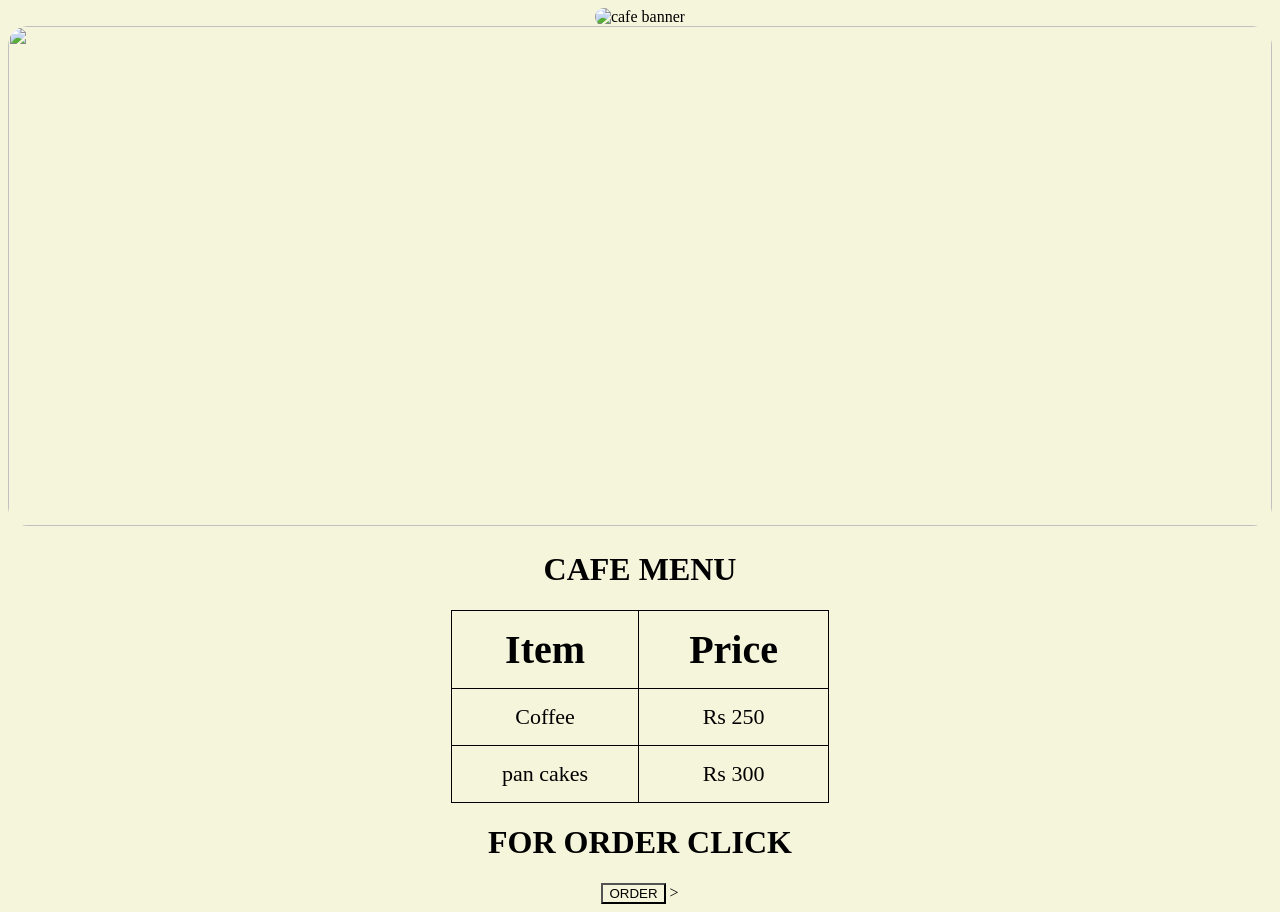
==== index.html @ dff3297a "main branch" ====
<!DOCTYPE html>
<html lang="en">
<head>
    <meta charset="UTF-8">
    <meta name="viewport" content="width=device-width, initial-scale=1.0">
    <title>cafe de chao</title>
    <link rel="stylesheet" href="style.css">
</head>

    <header>
        <img src="images/cafe-banner.png" alt="cafe banner" width="100%" height="300">   
     </header>
     
     <body>
        <script src="first.js"></script>
         <img src="images/cozy-cafe-de-chao-at-dusk.png" width="100%" height="500px">
     <h1> CAFE MENU</h1>
     <table class="center" >
        <tr>
            <th>Item</th>
            <th>Price</th>
        </tr>
        <tr> 
            <td> Coffee</td>
            <td> Rs 250</td>
        </tr>
       <tr> <td> pan cakes</td>
        <td> Rs 300</td></tr>
        </table>
        <h1> FOR ORDER CLICK</h1>
        <button onclick="ORDER()">ORDER</button>
  >


     </table>
    

</body>
</html>
---- style.css ----
* {
    background-color: beige;
    text-align: center;
table-layout: auto;
}
.center{
  
  margin-left: auto;
  margin-right: auto;

}
.center {
    background-color: #FFE3C4;
    font-family: 'Times New Roman', serif;
}

th {
    text-align: center;
    font-size: 40px;
    font-weight: bold;
    margin-bottom: 30px;
    color: black;
}

.center {
    margin: auto;
    border-collapse: collapse;
    background-color: #8BD5D2;
    font-size: 22px;
    text-align: center;
    border: radius 20px;
}

th, td {
    border: 1px solid black;
    padding: 15px 50px;
}

th {
    font-weight: bold;
}
img {
    border-radius: 20px;
}
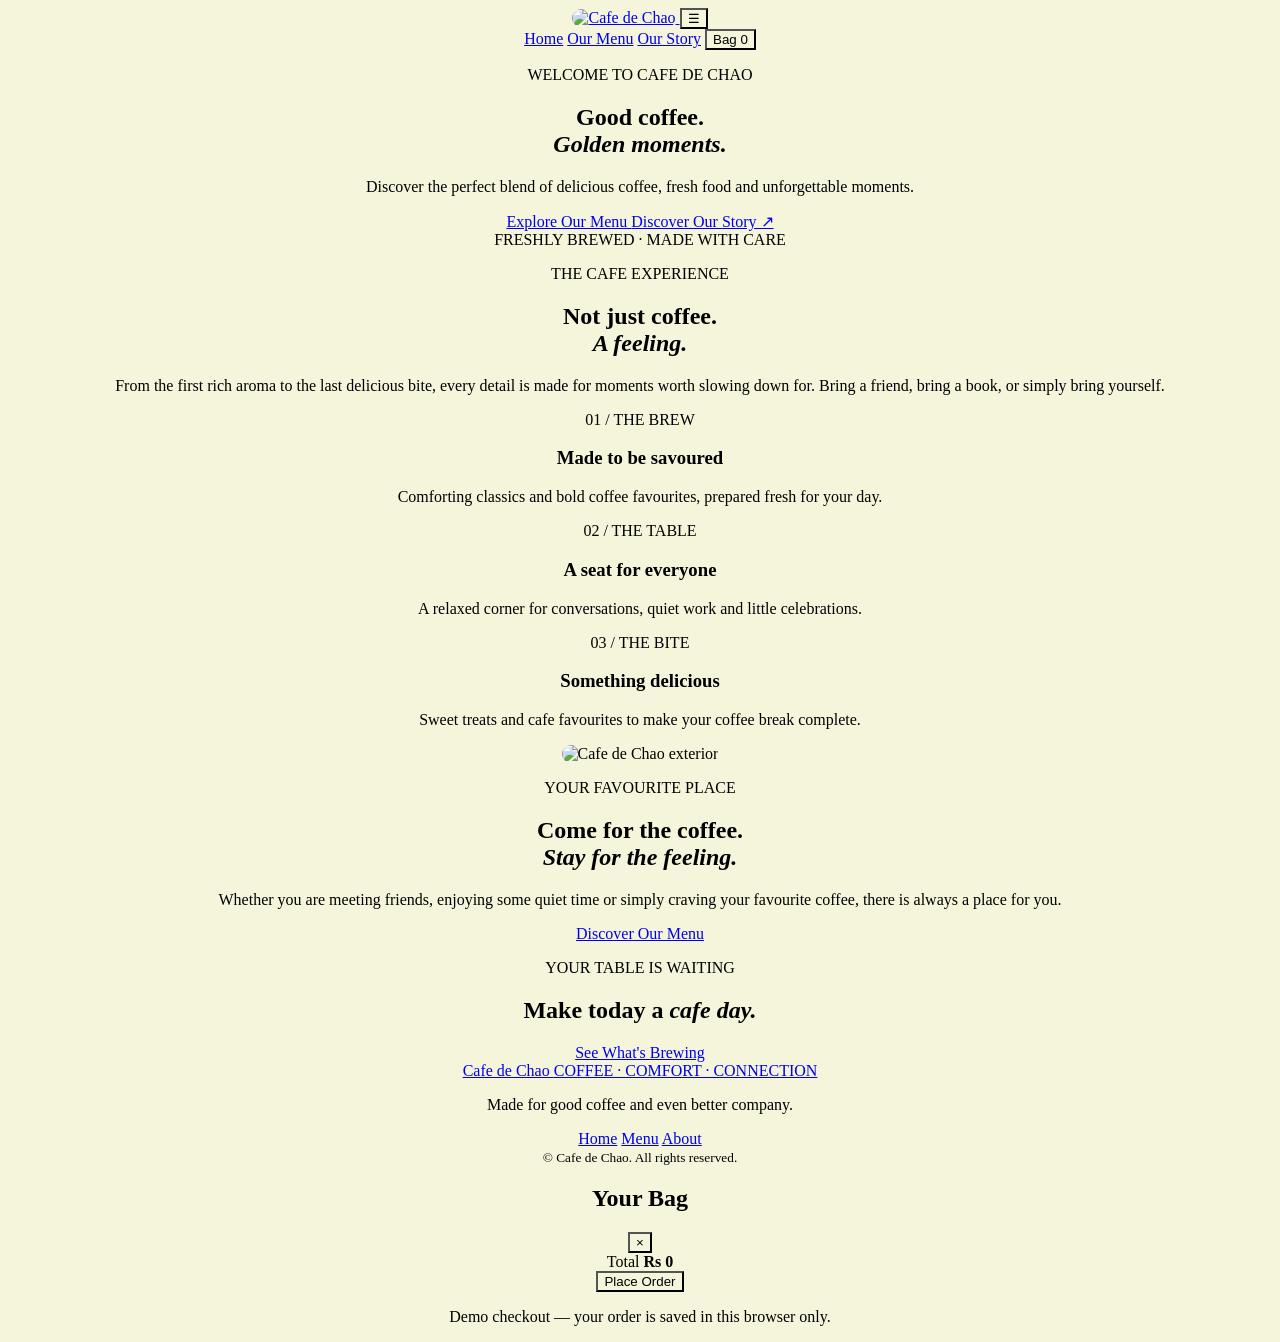
==== commit 30bdf074: "Update index.html" ====
--- a/index.html
+++ b/index.html
@@ -1,39 +1,263 @@
 <!DOCTYPE html>
 <html lang="en">
+
 <head>
     <meta charset="UTF-8">
     <meta name="viewport" content="width=device-width, initial-scale=1.0">
-    <title>cafe de chao</title>
+
+    <meta name="description"
+        content="Welcome to Cafe de Chao. Discover delicious coffee, fresh food and a comfortable cafe experience.">
+
+    <title>Home | Cafe de Chao</title>
+
+    <link rel="preconnect" href="https://fonts.googleapis.com">
+    <link rel="preconnect" href="https://fonts.gstatic.com" crossorigin>
+
+    <link href="https://fonts.googleapis.com/css2?family=DM+Sans:wght@400;500;600;700&family=Playfair+Display:wght@500;600;700&display=swap"
+        rel="stylesheet">
+
     <link rel="stylesheet" href="style.css">
 </head>
 
-    <header>
-        <img src="images/cafe-banner.png" alt="cafe banner" width="100%" height="300">   
-     </header>
-     
-     <body>
-        <script src="first.js"></script>
-         <img src="images/cozy-cafe-de-chao-at-dusk.png" width="100%" height="500px">
-     <h1> CAFE MENU</h1>
-     <table class="center" >
-        <tr>
-            <th>Item</th>
-            <th>Price</th>
-        </tr>
-        <tr> 
-            <td> Coffee</td>
-            <td> Rs 250</td>
-        </tr>
-       <tr> <td> pan cakes</td>
-        <td> Rs 300</td></tr>
-        </table>
-        <h1> FOR ORDER CLICK</h1>
-        <button onclick="ORDER()">ORDER</button>
-  >
-
-
-     </table>
-    
+<body>
+
+    <!-- HEADER -->
+    <header class="site-header">
+
+        <a class="brand" href="index.html">
+            <img src="images/cafe-banner.png" alt="Cafe de Chao">
+        </a>
+
+        <button class="nav-toggle" aria-label="Toggle navigation" aria-expanded="false">
+            ☰
+        </button>
+
+        <nav class="nav">
+            <a class="active" href="index.html">Home</a>
+            <a href="menu.html">Our Menu</a>
+            <a href="about.html">Our Story</a>
+
+            <button class="cart-open" type="button">
+                Bag <span class="cart-count">0</span>
+            </button>
+        </nav>
+
+    </header>
+
+
+    <!-- HERO SECTION -->
+    <main>
+
+        <section class="hero">
+
+            <div class="hero-content">
+
+                <p class="eyebrow">WELCOME TO CAFE DE CHAO</p>
+
+                <h1>
+                    Good coffee.<br>
+                    <em>Golden moments.</em>
+                </h1>
+
+                <p>
+                    Discover the perfect blend of delicious coffee,
+                    fresh food and unforgettable moments.
+                </p>
+
+                <div class="hero-actions">
+
+                    <a href="menu.html" class="btn btn-gold">
+                        Explore Our Menu
+                    </a>
+
+                    <a href="about.html" class="text-link">
+                        Discover Our Story ↗
+                    </a>
+
+                </div>
+
+            </div>
+
+            <span class="hero-note">
+                FRESHLY BREWED · MADE WITH CARE
+            </span>
+
+        </section>
+
+
+        <!-- INTRODUCTION -->
+        <section class="intro section-wrap">
+
+            <div>
+                <p class="eyebrow">THE CAFE EXPERIENCE</p>
+
+                <h2>
+                    Not just coffee.<br>
+                    <em>A feeling.</em>
+                </h2>
+            </div>
+
+            <p class="intro-copy">
+                From the first rich aroma to the last delicious bite,
+                every detail is made for moments worth slowing down for.
+                Bring a friend, bring a book, or simply bring yourself.
+            </p>
+
+        </section>
+
+
+        <!-- FEATURES -->
+        <section class="feature-grid section-wrap">
+
+            <article class="feature-card">
+
+                <span>01 / THE BREW</span>
+
+                <h3>Made to be savoured</h3>
+
+                <p>
+                    Comforting classics and bold coffee favourites,
+                    prepared fresh for your day.
+                </p>
+
+            </article>
+
+
+            <article class="feature-card">
+
+                <span>02 / THE TABLE</span>
+
+                <h3>A seat for everyone</h3>
+
+                <p>
+                    A relaxed corner for conversations,
+                    quiet work and little celebrations.
+                </p>
+
+            </article>
+
+
+            <article class="feature-card">
+
+                <span>03 / THE BITE</span>
+
+                <h3>Something delicious</h3>
+
+                <p>
+                    Sweet treats and cafe favourites
+                    to make your coffee break complete.
+                </p>
+
+            </article>
+
+        </section>
+
+
+        <!-- IMAGE SECTION -->
+        <section class="experience-section section-wrap">
+
+            <div class="experience-image">
+
+                <img src="images/cozy-cafe-de-chao-at-dusk.png"
+                    alt="Cafe de Chao exterior">
+
+            </div>
+
+            <div class="experience-content">
+
+                <p class="eyebrow">YOUR FAVOURITE PLACE</p>
+
+                <h2>
+                    Come for the coffee.<br>
+                    <em>Stay for the feeling.</em>
+                </h2>
+
+                <p>
+                    Whether you are meeting friends, enjoying some quiet
+                    time or simply craving your favourite coffee,
+                    there is always a place for you.
+                </p>
+
+                <a href="menu.html" class="btn btn-gold">
+                    Discover Our Menu
+                </a>
+
+            </div>
+
+        </section>
+
+
+        <!-- CALL TO ACTION -->
+        <section class="home-cta">
+
+            <p class="eyebrow">YOUR TABLE IS WAITING</p>
+
+            <h2>
+                Make today a <em>cafe day.</em>
+            </h2>
+
+            <a href="menu.html" class="btn btn-outline">
+                See What's Brewing
+            </a>
+
+        </section>
+
+    </main>
+
+
+    <!-- FOOTER -->
+    <footer class="footer">
+
+        <a class="footer-brand" href="index.html">
+            Cafe de Chao
+            <span>COFFEE · COMFORT · CONNECTION</span>
+        </a>
+
+        <p>Made for good coffee and even better company.</p>
+
+        <div class="footer-links">
+            <a href="index.html">Home</a>
+            <a href="menu.html">Menu</a>
+            <a href="about.html">About</a>
+        </div>
+
+        <small>
+            © <span id="year"></span> Cafe de Chao. All rights reserved.
+        </small>
+
+    </footer>
+
+
+    <!-- SHOPPING CART -->
+    <div class="cart-backdrop"></div>
+
+    <aside class="cart-panel" aria-label="Shopping bag" aria-hidden="true">
+
+        <div class="cart-head">
+            <h2>Your Bag</h2>
+            <button class="cart-close" aria-label="Close bag">×</button>
+        </div>
+
+        <div class="cart-items"></div>
+
+        <div class="cart-total">
+            <span>Total</span>
+            <strong>Rs <span id="cart-total">0</span></strong>
+        </div>
+
+        <button class="btn btn-gold checkout-btn">
+            Place Order
+        </button>
+
+        <p class="cart-hint">
+            Demo checkout — your order is saved in this browser only.
+        </p>
+
+    </aside>
+
+
+    <!-- JAVASCRIPT -->
+    <script src="first.js"></script>
 
 </body>
 </html>
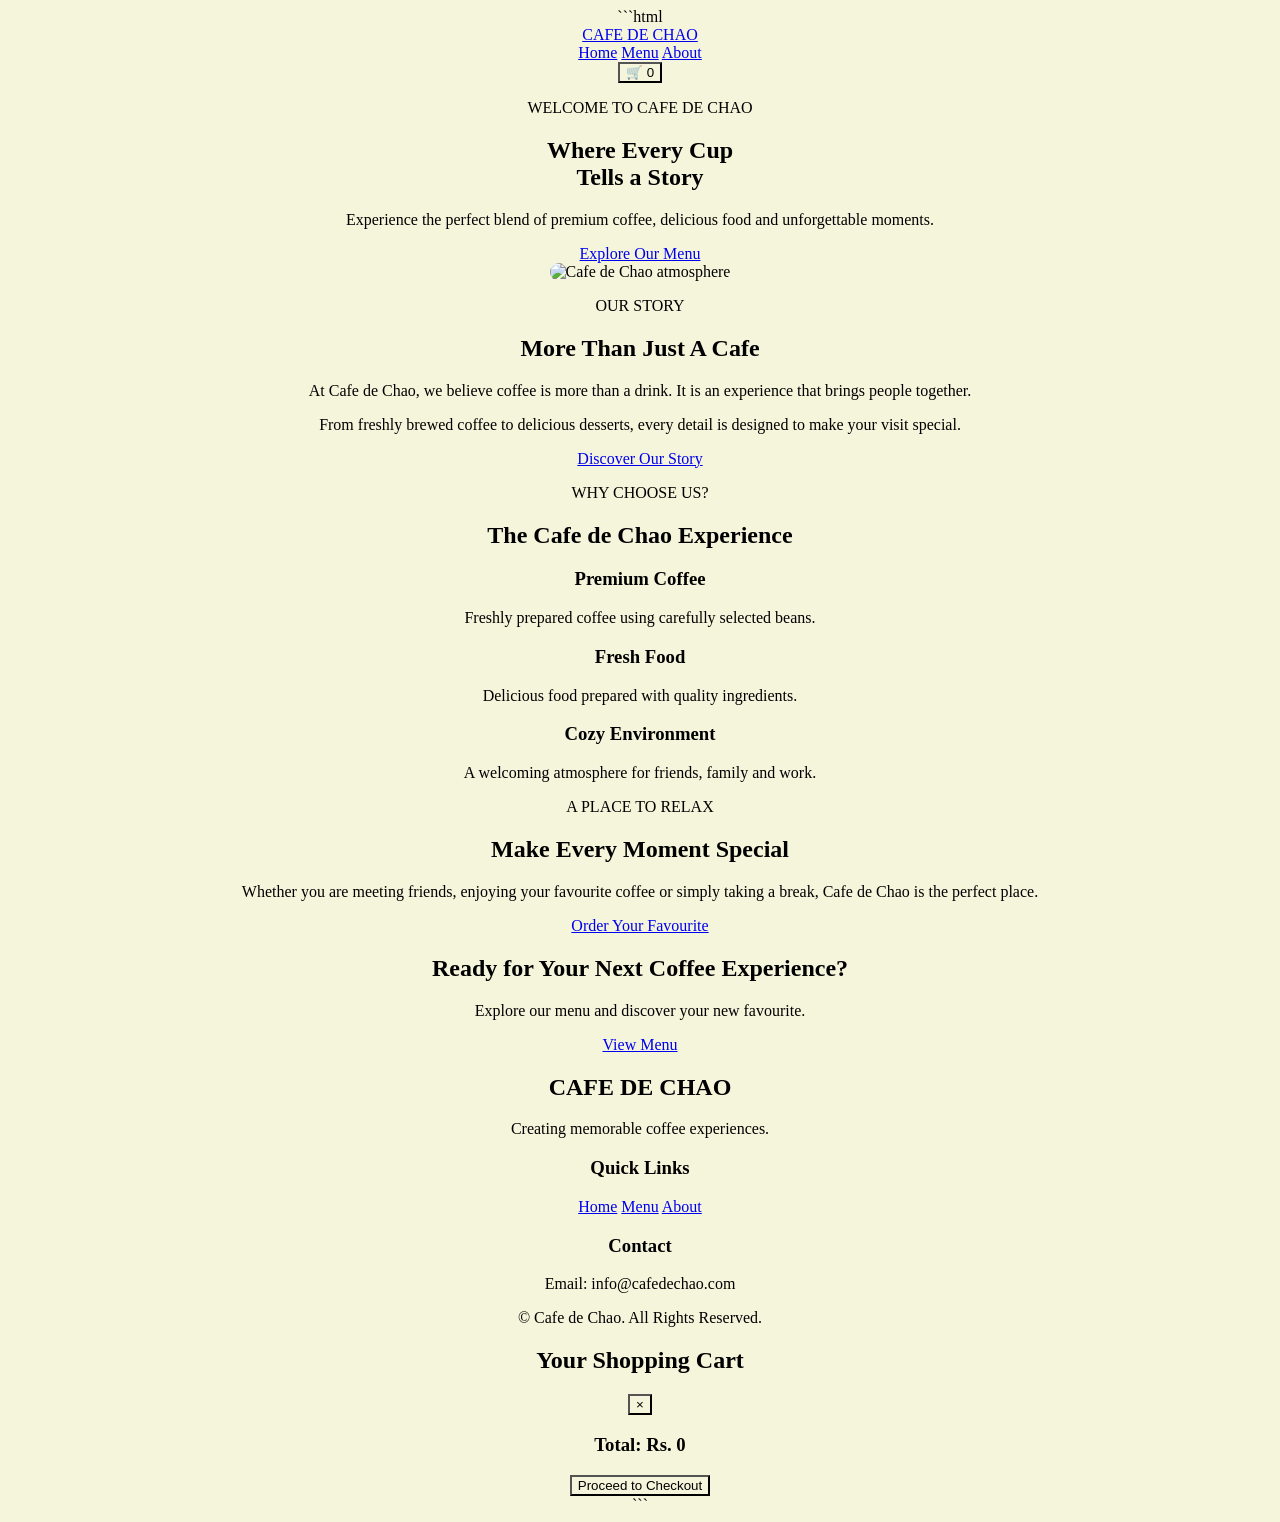
==== commit 3c05247e: "hg" ====
--- a/index.html
+++ b/index.html
@@ -1,3 +1,4 @@
+```html
 <!DOCTYPE html>
 <html lang="en">
 
@@ -5,225 +6,185 @@
     <meta charset="UTF-8">
     <meta name="viewport" content="width=device-width, initial-scale=1.0">
 
-    <meta name="description"
-        content="Welcome to Cafe de Chao. Discover delicious coffee, fresh food and a comfortable cafe experience.">
-
-    <title>Home | Cafe de Chao</title>
+    <title>Cafe de Chao | Premium Coffee Experience</title>
+
+    <!-- CONNECTED CSS FILE -->
+    <link rel="stylesheet" href="style.css">
 
     <link rel="preconnect" href="https://fonts.googleapis.com">
     <link rel="preconnect" href="https://fonts.gstatic.com" crossorigin>
-
-    <link href="https://fonts.googleapis.com/css2?family=DM+Sans:wght@400;500;600;700&family=Playfair+Display:wght@500;600;700&display=swap"
-        rel="stylesheet">
-
-    <link rel="stylesheet" href="style.css">
+    <link href="https://fonts.googleapis.com/css2?family=Playfair+Display:wght@400;500;600;700&family=Poppins:wght@300;400;500;600&display=swap" rel="stylesheet">
 </head>
 
 <body>
 
     <!-- HEADER -->
-    <header class="site-header">
-
-        <a class="brand" href="index.html">
-            <img src="images/cafe-banner.png" alt="Cafe de Chao">
-        </a>
-
-        <button class="nav-toggle" aria-label="Toggle navigation" aria-expanded="false">
-            ☰
-        </button>
-
-        <nav class="nav">
-            <a class="active" href="index.html">Home</a>
-            <a href="menu.html">Our Menu</a>
-            <a href="about.html">Our Story</a>
-
-            <button class="cart-open" type="button">
-                Bag <span class="cart-count">0</span>
+    <header class="header">
+        <div class="container nav-container">
+
+            <a href="index.html" class="logo">
+                CAFE <span>DE CHAO</span>
+            </a>
+
+            <nav class="navbar">
+                <a href="index.html">Home</a>
+                <a href="menu.html">Menu</a>
+                <a href="about.html">About</a>
+            </nav>
+
+            <button class="cart-open" aria-label="Open shopping cart">
+                🛒 <span class="cart-count">0</span>
             </button>
-        </nav>
-
+
+        </div>
     </header>
 
 
     <!-- HERO SECTION -->
-    <main>
-
-        <section class="hero">
-
-            <div class="hero-content">
-
-                <p class="eyebrow">WELCOME TO CAFE DE CHAO</p>
-
-                <h1>
-                    Good coffee.<br>
-                    <em>Golden moments.</em>
-                </h1>
-
-                <p>
-                    Discover the perfect blend of delicious coffee,
-                    fresh food and unforgettable moments.
-                </p>
-
-                <div class="hero-actions">
-
-                    <a href="menu.html" class="btn btn-gold">
-                        Explore Our Menu
-                    </a>
-
-                    <a href="about.html" class="text-link">
-                        Discover Our Story ↗
-                    </a>
-
+    <section class="hero">
+
+        <div class="hero-content">
+            <p class="hero-subtitle">WELCOME TO CAFE DE CHAO</p>
+
+            <h1>Where Every Cup<br> Tells a Story</h1>
+
+            <p>
+                Experience the perfect blend of premium coffee,
+                delicious food and unforgettable moments.
+            </p>
+
+            <a href="menu.html" class="btn">Explore Our Menu</a>
+        </div>
+
+    </section>
+
+
+    <!-- INTRODUCTION -->
+    <section class="intro-section container">
+
+        <div class="intro-image">
+            <img src="images/cozy-cafe-de-chao-at-dusk.png"
+                 alt="Cafe de Chao atmosphere">
+        </div>
+
+        <div class="intro-content">
+            <p class="section-subtitle">OUR STORY</p>
+
+            <h2>More Than Just A Cafe</h2>
+
+            <p>
+                At Cafe de Chao, we believe coffee is more than
+                a drink. It is an experience that brings people
+                together.
+            </p>
+
+            <p>
+                From freshly brewed coffee to delicious desserts,
+                every detail is designed to make your visit special.
+            </p>
+
+            <a href="about.html" class="btn">Discover Our Story</a>
+        </div>
+
+    </section>
+
+
+    <!-- FEATURES -->
+    <section class="features-section">
+
+        <div class="container">
+
+            <div class="section-heading">
+                <p class="section-subtitle">WHY CHOOSE US?</p>
+                <h2>The Cafe de Chao Experience</h2>
+            </div>
+
+            <div class="features-grid">
+
+                <div class="feature-card">
+                    <h3>Premium Coffee</h3>
+                    <p>Freshly prepared coffee using carefully selected beans.</p>
                 </div>
 
-            </div>
-
-            <span class="hero-note">
-                FRESHLY BREWED · MADE WITH CARE
-            </span>
-
-        </section>
-
-
-        <!-- INTRODUCTION -->
-        <section class="intro section-wrap">
-
-            <div>
-                <p class="eyebrow">THE CAFE EXPERIENCE</p>
-
-                <h2>
-                    Not just coffee.<br>
-                    <em>A feeling.</em>
-                </h2>
-            </div>
-
-            <p class="intro-copy">
-                From the first rich aroma to the last delicious bite,
-                every detail is made for moments worth slowing down for.
-                Bring a friend, bring a book, or simply bring yourself.
-            </p>
-
-        </section>
-
-
-        <!-- FEATURES -->
-        <section class="feature-grid section-wrap">
-
-            <article class="feature-card">
-
-                <span>01 / THE BREW</span>
-
-                <h3>Made to be savoured</h3>
-
-                <p>
-                    Comforting classics and bold coffee favourites,
-                    prepared fresh for your day.
-                </p>
-
-            </article>
-
-
-            <article class="feature-card">
-
-                <span>02 / THE TABLE</span>
-
-                <h3>A seat for everyone</h3>
-
-                <p>
-                    A relaxed corner for conversations,
-                    quiet work and little celebrations.
-                </p>
-
-            </article>
-
-
-            <article class="feature-card">
-
-                <span>03 / THE BITE</span>
-
-                <h3>Something delicious</h3>
-
-                <p>
-                    Sweet treats and cafe favourites
-                    to make your coffee break complete.
-                </p>
-
-            </article>
-
-        </section>
-
-
-        <!-- IMAGE SECTION -->
-        <section class="experience-section section-wrap">
-
-            <div class="experience-image">
-
-                <img src="images/cozy-cafe-de-chao-at-dusk.png"
-                    alt="Cafe de Chao exterior">
-
-            </div>
-
-            <div class="experience-content">
-
-                <p class="eyebrow">YOUR FAVOURITE PLACE</p>
-
-                <h2>
-                    Come for the coffee.<br>
-                    <em>Stay for the feeling.</em>
-                </h2>
-
-                <p>
-                    Whether you are meeting friends, enjoying some quiet
-                    time or simply craving your favourite coffee,
-                    there is always a place for you.
-                </p>
-
-                <a href="menu.html" class="btn btn-gold">
-                    Discover Our Menu
-                </a>
-
-            </div>
-
-        </section>
-
-
-        <!-- CALL TO ACTION -->
-        <section class="home-cta">
-
-            <p class="eyebrow">YOUR TABLE IS WAITING</p>
-
-            <h2>
-                Make today a <em>cafe day.</em>
-            </h2>
-
-            <a href="menu.html" class="btn btn-outline">
-                See What's Brewing
-            </a>
-
-        </section>
-
-    </main>
+                <div class="feature-card">
+                    <h3>Fresh Food</h3>
+                    <p>Delicious food prepared with quality ingredients.</p>
+                </div>
+
+                <div class="feature-card">
+                    <h3>Cozy Environment</h3>
+                    <p>A welcoming atmosphere for friends, family and work.</p>
+                </div>
+
+            </div>
+
+        </div>
+
+    </section>
+
+
+    <!-- EXPERIENCE SECTION -->
+    <section class="experience-section">
+
+        <div class="experience-content container">
+
+            <p class="section-subtitle">A PLACE TO RELAX</p>
+
+            <h2>Make Every Moment Special</h2>
+
+            <p>
+                Whether you are meeting friends, enjoying your
+                favourite coffee or simply taking a break,
+                Cafe de Chao is the perfect place.
+            </p>
+
+            <a href="menu.html" class="btn">Order Your Favourite</a>
+
+        </div>
+
+    </section>
+
+
+    <!-- CALL TO ACTION -->
+    <section class="cta-section">
+
+        <h2>Ready for Your Next Coffee Experience?</h2>
+
+        <p>Explore our menu and discover your new favourite.</p>
+
+        <a href="menu.html" class="btn">View Menu</a>
+
+    </section>
 
 
     <!-- FOOTER -->
     <footer class="footer">
 
-        <a class="footer-brand" href="index.html">
-            Cafe de Chao
-            <span>COFFEE · COMFORT · CONNECTION</span>
-        </a>
-
-        <p>Made for good coffee and even better company.</p>
-
-        <div class="footer-links">
-            <a href="index.html">Home</a>
-            <a href="menu.html">Menu</a>
-            <a href="about.html">About</a>
-        </div>
-
-        <small>
-            © <span id="year"></span> Cafe de Chao. All rights reserved.
-        </small>
+        <div class="container footer-content">
+
+            <div>
+                <h2>CAFE DE CHAO</h2>
+                <p>Creating memorable coffee experiences.</p>
+            </div>
+
+            <div>
+                <h3>Quick Links</h3>
+                <a href="index.html">Home</a>
+                <a href="menu.html">Menu</a>
+                <a href="about.html">About</a>
+            </div>
+
+            <div>
+                <h3>Contact</h3>
+                <p>Email: info@cafedechao.com</p>
+            </div>
+
+        </div>
+
+        <p class="copyright">
+            &copy; <span id="current-year"></span> Cafe de Chao.
+            All Rights Reserved.
+        </p>
 
     </footer>
 
@@ -231,33 +192,39 @@
     <!-- SHOPPING CART -->
     <div class="cart-backdrop"></div>
 
-    <aside class="cart-panel" aria-label="Shopping bag" aria-hidden="true">
-
-        <div class="cart-head">
-            <h2>Your Bag</h2>
-            <button class="cart-close" aria-label="Close bag">×</button>
-        </div>
-
-        <div class="cart-items"></div>
-
-        <div class="cart-total">
-            <span>Total</span>
-            <strong>Rs <span id="cart-total">0</span></strong>
-        </div>
-
-        <button class="btn btn-gold checkout-btn">
-            Place Order
-        </button>
-
-        <p class="cart-hint">
-            Demo checkout — your order is saved in this browser only.
-        </p>
-
-    </aside>
-
-
-    <!-- JAVASCRIPT -->
-    <script src="first.js"></script>
+    <div class="cart-panel">
+
+        <div class="cart-header">
+            <h2>Your Shopping Cart</h2>
+
+            <button class="cart-close" aria-label="Close shopping cart">
+                &times;
+            </button>
+        </div>
+
+        <div class="cart-items">
+            <!-- Cart products are added using JavaScript -->
+        </div>
+
+        <div class="cart-footer">
+
+            <h3>
+                Total:
+                <span id="cart-total">Rs. 0</span>
+            </h3>
+
+            <button class="checkout-btn">
+                Proceed to Checkout
+            </button>
+
+        </div>
+
+    </div>
+
+
+    <!-- CONNECTED JAVASCRIPT FILE -->
+    <script src="script.js"></script>
 
 </body>
-</html>+</html>
+```
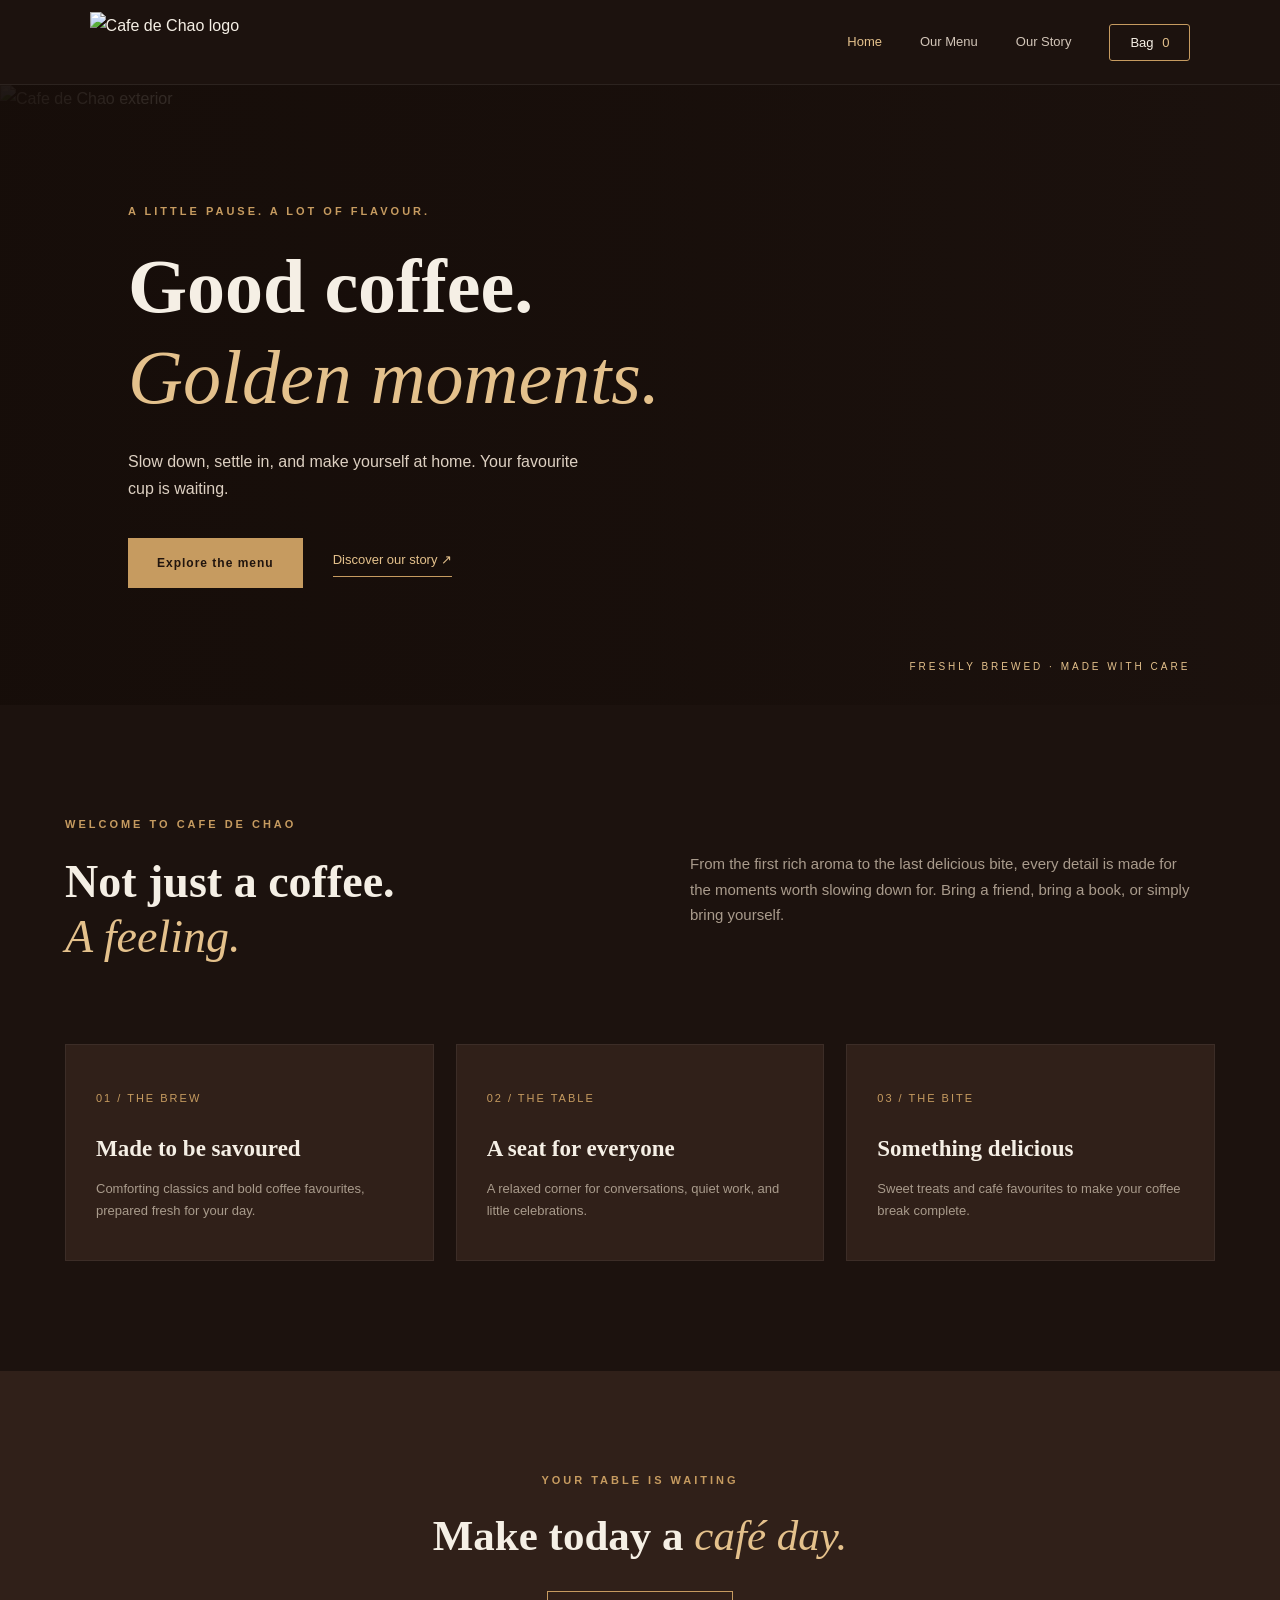
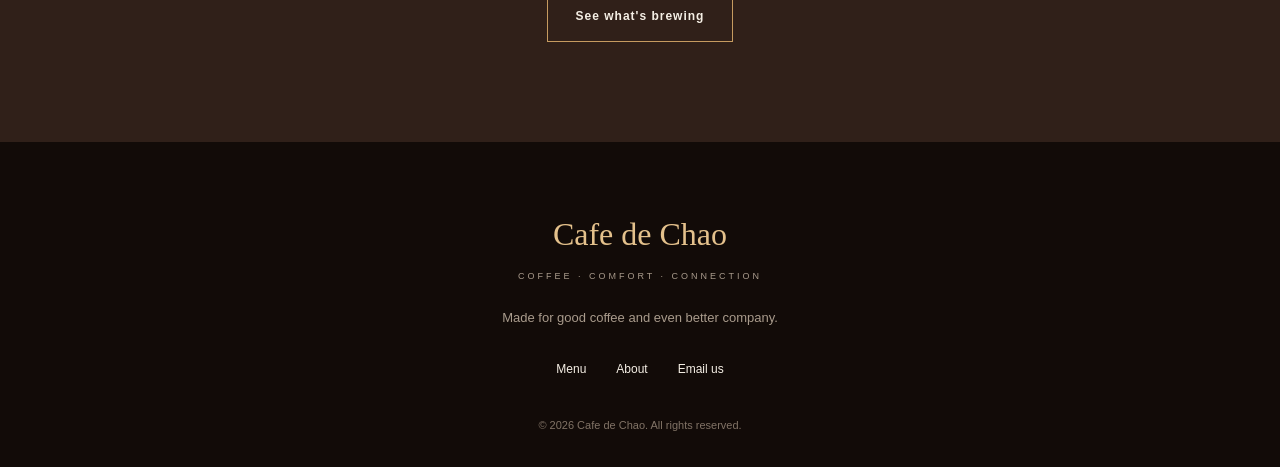
==== commit 112deda5: "123" ====
--- a/index.html
+++ b/index.html
@@ -1,4 +1,3 @@
-```html
 <!DOCTYPE html>
 <html lang="en">
 
@@ -6,225 +5,271 @@
     <meta charset="UTF-8">
     <meta name="viewport" content="width=device-width, initial-scale=1.0">
 
-    <title>Cafe de Chao | Premium Coffee Experience</title>
-
-    <!-- CONNECTED CSS FILE -->
-    <link rel="stylesheet" href="style.css">
+    <meta name="description" content="Cafe de Chao — carefully brewed coffee, fresh bakes and warm moments.">
+
+    <title>Cafe de Chao | Home</title>
 
     <link rel="preconnect" href="https://fonts.googleapis.com">
     <link rel="preconnect" href="https://fonts.gstatic.com" crossorigin>
-    <link href="https://fonts.googleapis.com/css2?family=Playfair+Display:wght@400;500;600;700&family=Poppins:wght@300;400;500;600&display=swap" rel="stylesheet">
+
+    <link href="https://fonts.googleapis.com/css2?family=DM+Sans:wght@400;500;600;700&family=Playfair+Display:wght@500;600;700&display=swap" rel="stylesheet">
+
+    <link rel="stylesheet" href="style.css">
 </head>
 
 <body>
 
-    <!-- HEADER -->
-    <header class="header">
-        <div class="container nav-container">
-
-            <a href="index.html" class="logo">
-                CAFE <span>DE CHAO</span>
+    <!-- NAVIGATION -->
+    <header class="site-header">
+
+        <a class="brand" href="index.html">
+            <img src="images/cafe-banner.png" alt="Cafe de Chao logo">
+        </a>
+
+        <button class="nav-toggle" aria-label="Toggle navigation" aria-expanded="false">
+            ☰
+        </button>
+
+        <nav class="nav">
+
+            <a class="active" href="index.html">Home</a>
+
+            <a href="menu.html">Our Menu</a>
+
+            <a href="about.html">Our Story</a>
+
+            <button class="cart-open" type="button">
+                Bag <span class="cart-count">0</span>
+            </button>
+
+        </nav>
+
+    </header>
+
+
+    <!-- MAIN CONTENT -->
+    <main>
+
+        <!-- HERO SECTION -->
+
+        <section class="hero">
+
+            <img
+                class="hero-photo"
+                src="images/cafe-exterior.png"
+                alt="Cafe de Chao exterior"
+            >
+
+            <div class="hero-shade"></div>
+
+            <div class="hero-content">
+
+                <p class="eyebrow">
+                    A LITTLE PAUSE. A LOT OF FLAVOUR.
+                </p>
+
+                <h1>
+                    Good coffee.<br>
+                    <em>Golden moments.</em>
+                </h1>
+
+                <p>
+                    Slow down, settle in, and make yourself at home.
+                    Your favourite cup is waiting.
+                </p>
+
+                <div class="hero-actions">
+
+                    <a class="btn btn-gold" href="menu.html">
+                        Explore the menu
+                    </a>
+
+                    <a class="text-link" href="about.html">
+                        Discover our story ↗
+                    </a>
+
+                </div>
+
+            </div>
+
+            <span class="hero-note">
+                FRESHLY BREWED · MADE WITH CARE
+            </span>
+
+        </section>
+
+
+        <!-- INTRODUCTION -->
+
+        <section class="intro section-wrap">
+
+            <div>
+
+                <p class="eyebrow">
+                    WELCOME TO CAFE DE CHAO
+                </p>
+
+                <h2>
+                    Not just a coffee.<br>
+                    <em>A feeling.</em>
+                </h2>
+
+            </div>
+
+            <p class="intro-copy">
+                From the first rich aroma to the last delicious bite,
+                every detail is made for the moments worth slowing down for.
+
+                Bring a friend, bring a book, or simply bring yourself.
+            </p>
+
+        </section>
+
+
+        <!-- FEATURES -->
+
+        <section class="feature-grid section-wrap">
+
+            <article class="feature-card">
+
+                <span>01 / THE BREW</span>
+
+                <h3>Made to be savoured</h3>
+
+                <p>
+                    Comforting classics and bold coffee favourites,
+                    prepared fresh for your day.
+                </p>
+
+            </article>
+
+
+            <article class="feature-card">
+
+                <span>02 / THE TABLE</span>
+
+                <h3>A seat for everyone</h3>
+
+                <p>
+                    A relaxed corner for conversations,
+                    quiet work, and little celebrations.
+                </p>
+
+            </article>
+
+
+            <article class="feature-card">
+
+                <span>03 / THE BITE</span>
+
+                <h3>Something delicious</h3>
+
+                <p>
+                    Sweet treats and café favourites
+                    to make your coffee break complete.
+                </p>
+
+            </article>
+
+        </section>
+
+
+        <!-- CALL TO ACTION -->
+
+        <section class="home-cta">
+
+            <p class="eyebrow">
+                YOUR TABLE IS WAITING
+            </p>
+
+            <h2>
+                Make today a <em>café day.</em>
+            </h2>
+
+            <a class="btn btn-outline" href="menu.html">
+                See what's brewing
             </a>
 
-            <nav class="navbar">
-                <a href="index.html">Home</a>
-                <a href="menu.html">Menu</a>
-                <a href="about.html">About</a>
-            </nav>
-
-            <button class="cart-open" aria-label="Open shopping cart">
-                🛒 <span class="cart-count">0</span>
+        </section>
+
+    </main>
+
+
+    <!-- FOOTER -->
+
+    <footer class="footer">
+
+        <a class="footer-brand" href="index.html">
+
+            Cafe de Chao
+
+            <span>
+                COFFEE · COMFORT · CONNECTION
+            </span>
+
+        </a>
+
+        <p>
+            Made for good coffee and even better company.
+        </p>
+
+        <div class="footer-links">
+
+            <a href="menu.html">Menu</a>
+
+            <a href="about.html">About</a>
+
+            <a href="mailto:hello@cafedechao.example">Email us</a>
+
+        </div>
+
+        <small>
+            © <span id="year"></span> Cafe de Chao. All rights reserved.
+        </small>
+
+    </footer>
+
+
+    <!-- SHOPPING CART -->
+
+    <div class="cart-backdrop"></div>
+
+    <aside class="cart-panel" aria-label="Shopping bag" aria-hidden="true">
+
+        <div class="cart-head">
+
+            <h2>Your bag</h2>
+
+            <button class="cart-close" aria-label="Close bag">
+                ×
             </button>
 
         </div>
-    </header>
-
-
-    <!-- HERO SECTION -->
-    <section class="hero">
-
-        <div class="hero-content">
-            <p class="hero-subtitle">WELCOME TO CAFE DE CHAO</p>
-
-            <h1>Where Every Cup<br> Tells a Story</h1>
-
-            <p>
-                Experience the perfect blend of premium coffee,
-                delicious food and unforgettable moments.
-            </p>
-
-            <a href="menu.html" class="btn">Explore Our Menu</a>
+
+        <div class="cart-items"></div>
+
+        <div class="cart-total">
+
+            <span>Total</span>
+
+            <strong>
+                Rs <span id="cart-total">0</span>
+            </strong>
+
         </div>
 
-    </section>
-
-
-    <!-- INTRODUCTION -->
-    <section class="intro-section container">
-
-        <div class="intro-image">
-            <img src="images/cozy-cafe-de-chao-at-dusk.png"
-                 alt="Cafe de Chao atmosphere">
-        </div>
-
-        <div class="intro-content">
-            <p class="section-subtitle">OUR STORY</p>
-
-            <h2>More Than Just A Cafe</h2>
-
-            <p>
-                At Cafe de Chao, we believe coffee is more than
-                a drink. It is an experience that brings people
-                together.
-            </p>
-
-            <p>
-                From freshly brewed coffee to delicious desserts,
-                every detail is designed to make your visit special.
-            </p>
-
-            <a href="about.html" class="btn">Discover Our Story</a>
-        </div>
-
-    </section>
-
-
-    <!-- FEATURES -->
-    <section class="features-section">
-
-        <div class="container">
-
-            <div class="section-heading">
-                <p class="section-subtitle">WHY CHOOSE US?</p>
-                <h2>The Cafe de Chao Experience</h2>
-            </div>
-
-            <div class="features-grid">
-
-                <div class="feature-card">
-                    <h3>Premium Coffee</h3>
-                    <p>Freshly prepared coffee using carefully selected beans.</p>
-                </div>
-
-                <div class="feature-card">
-                    <h3>Fresh Food</h3>
-                    <p>Delicious food prepared with quality ingredients.</p>
-                </div>
-
-                <div class="feature-card">
-                    <h3>Cozy Environment</h3>
-                    <p>A welcoming atmosphere for friends, family and work.</p>
-                </div>
-
-            </div>
-
-        </div>
-
-    </section>
-
-
-    <!-- EXPERIENCE SECTION -->
-    <section class="experience-section">
-
-        <div class="experience-content container">
-
-            <p class="section-subtitle">A PLACE TO RELAX</p>
-
-            <h2>Make Every Moment Special</h2>
-
-            <p>
-                Whether you are meeting friends, enjoying your
-                favourite coffee or simply taking a break,
-                Cafe de Chao is the perfect place.
-            </p>
-
-            <a href="menu.html" class="btn">Order Your Favourite</a>
-
-        </div>
-
-    </section>
-
-
-    <!-- CALL TO ACTION -->
-    <section class="cta-section">
-
-        <h2>Ready for Your Next Coffee Experience?</h2>
-
-        <p>Explore our menu and discover your new favourite.</p>
-
-        <a href="menu.html" class="btn">View Menu</a>
-
-    </section>
-
-
-    <!-- FOOTER -->
-    <footer class="footer">
-
-        <div class="container footer-content">
-
-            <div>
-                <h2>CAFE DE CHAO</h2>
-                <p>Creating memorable coffee experiences.</p>
-            </div>
-
-            <div>
-                <h3>Quick Links</h3>
-                <a href="index.html">Home</a>
-                <a href="menu.html">Menu</a>
-                <a href="about.html">About</a>
-            </div>
-
-            <div>
-                <h3>Contact</h3>
-                <p>Email: info@cafedechao.com</p>
-            </div>
-
-        </div>
-
-        <p class="copyright">
-            &copy; <span id="current-year"></span> Cafe de Chao.
-            All Rights Reserved.
+        <button class="btn btn-gold checkout-btn">
+            Place order
+        </button>
+
+        <p class="cart-hint">
+            Demo checkout — your order is saved in this browser only.
         </p>
 
-    </footer>
-
-
-    <!-- SHOPPING CART -->
-    <div class="cart-backdrop"></div>
-
-    <div class="cart-panel">
-
-        <div class="cart-header">
-            <h2>Your Shopping Cart</h2>
-
-            <button class="cart-close" aria-label="Close shopping cart">
-                &times;
-            </button>
-        </div>
-
-        <div class="cart-items">
-            <!-- Cart products are added using JavaScript -->
-        </div>
-
-        <div class="cart-footer">
-
-            <h3>
-                Total:
-                <span id="cart-total">Rs. 0</span>
-            </h3>
-
-            <button class="checkout-btn">
-                Proceed to Checkout
-            </button>
-
-        </div>
-
-    </div>
-
-
-    <!-- CONNECTED JAVASCRIPT FILE -->
+    </aside>
+
+
     <script src="script.js"></script>
 
 </body>
-</html>
-```+</html>
--- a/style.css
+++ b/style.css
@@ -1,45 +1,1012 @@
+/* =================================
+   CAFE DE CHAO - GLOBAL STYLING
+================================= */
+
+:root {
+    --dark: #1c120e;
+    --brown: #302019;
+    --brown-light: #493126;
+    --gold: #c69b60;
+    --gold-light: #e4c18c;
+    --cream: #f5efe5;
+    --muted: #a99b8c;
+    --white: #ffffff;
+
+    --heading: 'Playfair Display', serif;
+    --body: 'DM Sans', sans-serif;
+}
+
 * {
-    background-color: beige;
+    margin: 0;
+    padding: 0;
+    box-sizing: border-box;
+}
+
+html {
+    scroll-behavior: smooth;
+}
+
+body {
+    background: var(--dark);
+    color: var(--cream);
+    font-family: var(--body);
+    line-height: 1.7;
+}
+
+a {
+    color: inherit;
+    text-decoration: none;
+}
+
+button {
+    font-family: inherit;
+    cursor: pointer;
+}
+
+img {
+    max-width: 100%;
+    display: block;
+}
+
+h1, h2, h3 {
+    font-family: var(--heading);
+    line-height: 1.2;
+}
+
+em {
+    color: var(--gold-light);
+    font-weight: 500;
+}
+
+.eyebrow {
+    color: var(--gold);
+    font-size: 11px;
+    letter-spacing: 3px;
+    font-weight: 700;
+    margin-bottom: 20px;
+}
+
+.section-wrap {
+    width: min(1150px, 90%);
+    margin: auto;
+}
+
+
+/* =================================
+   NAVIGATION
+================================= */
+
+.site-header {
+    height: 85px;
+    padding: 0 7%;
+    display: flex;
+    align-items: center;
+    justify-content: space-between;
+    background: #1c120e;
+    position: relative;
+    z-index: 100;
+    border-bottom: 1px solid rgba(255,255,255,0.07);
+}
+
+.brand img {
+    width: 165px;
+    height: 60px;
+    object-fit: contain;
+}
+
+.nav {
+    display: flex;
+    align-items: center;
+    gap: 38px;
+}
+
+.nav a {
+    font-size: 13px;
+    color: #d2c5b8;
+    transition: 0.3s;
+}
+
+.nav a:hover,
+.nav a.active {
+    color: var(--gold-light);
+}
+
+.cart-open {
+    background: transparent;
+    color: var(--cream);
+    border: 1px solid var(--gold);
+    padding: 10px 20px;
+    border-radius: 3px;
+    font-size: 13px;
+}
+
+.cart-count {
+    color: var(--gold-light);
+    margin-left: 5px;
+}
+
+.nav-toggle {
+    display: none;
+    background: none;
+    color: white;
+    border: none;
+    font-size: 26px;
+}
+
+
+/* =================================
+   BUTTONS
+================================= */
+
+.btn {
+    display: inline-block;
+    padding: 14px 28px;
+    font-size: 12px;
+    font-weight: 700;
+    letter-spacing: 1px;
     text-align: center;
-table-layout: auto;
-}
-.center{
-  
-  margin-left: auto;
-  margin-right: auto;
-
-}
-.center {
-    background-color: #FFE3C4;
-    font-family: 'Times New Roman', serif;
-}
-
-th {
+    transition: 0.3s;
+    border: 1px solid transparent;
+}
+
+.btn-gold {
+    background: var(--gold);
+    color: #21150e;
+}
+
+.btn-gold:hover {
+    background: var(--gold-light);
+    transform: translateY(-3px);
+}
+
+.btn-outline {
+    border: 1px solid var(--gold);
+    color: var(--cream);
+}
+
+.btn-outline:hover {
+    background: var(--gold);
+    color: var(--dark);
+}
+
+.text-link {
+    color: var(--gold-light);
+    font-size: 13px;
+    border-bottom: 1px solid var(--gold);
+    padding-bottom: 5px;
+}
+
+
+/* =================================
+   HOMEPAGE HERO
+================================= */
+
+.hero {
+    min-height: 620px;
+    position: relative;
+    display: flex;
+    align-items: center;
+    overflow: hidden;
+    padding: 80px 10%;
+}
+
+.hero-photo {
+    position: absolute;
+    inset: 0;
+    width: 100%;
+    height: 100%;
+    object-fit: cover;
+    object-position: center;
+}
+
+.hero-shade {
+    position: absolute;
+    inset: 0;
+    background: linear-gradient(
+        90deg,
+        rgba(22,13,9,0.95),
+        rgba(22,13,9,0.65),
+        rgba(22,13,9,0.15)
+    );
+}
+
+.hero-content {
+    position: relative;
+    max-width: 600px;
+    z-index: 2;
+}
+
+.hero h1 {
+    font-size: clamp(45px, 6vw, 76px);
+    margin-bottom: 25px;
+}
+
+.hero-content > p:not(.eyebrow) {
+    max-width: 460px;
+    color: #ddd0c2;
+    margin-bottom: 35px;
+}
+
+.hero-actions {
+    display: flex;
+    align-items: center;
+    gap: 30px;
+    flex-wrap: wrap;
+}
+
+.hero-note {
+    position: absolute;
+    bottom: 30px;
+    right: 7%;
+    font-size: 10px;
+    letter-spacing: 3px;
+    color: var(--gold-light);
+}
+
+
+/* =================================
+   HOMEPAGE INTRODUCTION
+================================= */
+
+.intro {
+    display: grid;
+    grid-template-columns: 1fr 1fr;
+    gap: 100px;
+    padding-top: 110px;
+    padding-bottom: 80px;
+    align-items: center;
+}
+
+.intro h2,
+.center-heading h2 {
+    font-size: 46px;
+}
+
+.intro-copy {
+    color: var(--muted);
+    max-width: 500px;
+    font-size: 15px;
+}
+
+
+/* =================================
+   FEATURE CARDS
+================================= */
+
+.feature-grid {
+    display: grid;
+    grid-template-columns: repeat(3, 1fr);
+    gap: 22px;
+    padding-bottom: 110px;
+}
+
+.feature-card {
+    background: var(--brown);
+    padding: 38px 30px;
+    border: 1px solid rgba(255,255,255,0.06);
+    transition: 0.3s;
+}
+
+.feature-card:hover {
+    transform: translateY(-8px);
+    border-color: var(--gold);
+}
+
+.feature-card span {
+    color: var(--gold);
+    font-size: 11px;
+    letter-spacing: 2px;
+}
+
+.feature-card h3 {
+    font-size: 23px;
+    margin: 25px 0 15px;
+}
+
+.feature-card p {
+    color: var(--muted);
+    font-size: 13px;
+}
+
+
+/* =================================
+   CTA SECTION
+================================= */
+
+.home-cta {
     text-align: center;
+    padding: 100px 20px;
+    background: var(--brown);
+}
+
+.home-cta h2 {
+    font-size: 43px;
+    margin-bottom: 30px;
+}
+
+
+/* =================================
+   MENU PAGE HERO
+================================= */
+
+.menu-hero {
+    text-align: center;
+    padding: 100px 20px 80px;
+    background:
+        linear-gradient(rgba(20,12,8,.85), rgba(20,12,8,.85)),
+        url("images/cafe-exterior.png") center/cover;
+}
+
+.menu-hero h1,
+.about-hero h1 {
+    font-size: clamp(42px, 6vw, 65px);
+    margin-bottom: 20px;
+}
+
+.menu-hero > p:last-child {
+    color: var(--muted);
+    max-width: 520px;
+    margin: auto;
+}
+
+
+/* =================================
+   MENU CONTAINER
+================================= */
+
+.menu-container {
+    width: min(1200px, 90%);
+    margin: auto;
+    padding: 90px 0;
+}
+
+.menu-heading {
+    display: flex;
+    justify-content: space-between;
+    align-items: end;
+    margin-bottom: 35px;
+}
+
+.menu-heading h2 {
     font-size: 40px;
-    font-weight: bold;
-    margin-bottom: 30px;
-    color: black;
-}
-
-.center {
-    margin: auto;
-    border-collapse: collapse;
-    background-color: #8BD5D2;
+}
+
+.menu-heading > p {
+    color: var(--muted);
+    font-size: 13px;
+}
+
+.filter-buttons {
+    display: flex;
+    gap: 12px;
+    flex-wrap: wrap;
+    margin-bottom: 40px;
+}
+
+.filter-btn {
+    background: transparent;
+    border: 1px solid #594536;
+    color: var(--cream);
+    padding: 10px 24px;
+    transition: 0.3s;
+    border-radius: 30px;
+}
+
+.filter-btn:hover,
+.filter-btn.active {
+    background: var(--gold);
+    color: var(--dark);
+    border-color: var(--gold);
+}
+
+
+/* =================================
+   PRODUCT GRID
+================================= */
+
+.product-grid {
+    display: grid;
+    grid-template-columns: repeat(3, 1fr);
+    gap: 25px;
+}
+
+.product-card {
+    background: var(--brown);
+    overflow: hidden;
+    border: 1px solid rgba(255,255,255,0.05);
+    transition: 0.3s;
+}
+
+.product-card:hover {
+    transform: translateY(-6px);
+    border-color: var(--gold);
+}
+
+.product-card.hide {
+    display: none;
+}
+
+.product-image {
+    height: 230px;
+    position: relative;
+    background-size: cover;
+    background-position: center;
+    background-color: #4b3527;
+}
+
+/* Product photography */
+
+.coffee-one {
+    background-image: url("https://images.unsplash.com/photo-1572442388796-11668a67e53d?w=700");
+}
+
+.coffee-two {
+    background-image: url("https://images.unsplash.com/photo-1461023058943-07fcbe16d735?w=700");
+}
+
+.coffee-three {
+    background-image: url("https://images.unsplash.com/photo-1514432324607-a09d9b4aefdd?w=700");
+}
+
+.food-one {
+    background-image: url("https://images.unsplash.com/photo-1528735602780-2552fd46c7af?w=700");
+}
+
+.food-two {
+    background-image: url("https://images.unsplash.com/photo-1568901346375-23c9450c58cd?w=700");
+}
+
+.food-three {
+    background-image: url("https://images.unsplash.com/photo-1473093295043-cdd812d0e601?w=700");
+}
+
+.dessert-one {
+    background-image: url("https://images.unsplash.com/photo-1578985545062-69928b1d9587?w=700");
+}
+
+.dessert-two {
+    background-image: url("https://images.unsplash.com/photo-1528207776546-365bb710ee93?w=700");
+}
+
+.dessert-three {
+    background-image: url("https://images.unsplash.com/photo-1606313564200-e75d5e30476c?w=700");
+}
+
+.product-tag {
+    position: absolute;
+    top: 15px;
+    left: 15px;
+    background: var(--gold);
+    color: var(--dark);
+    font-size: 9px;
+    padding: 6px 12px;
+    letter-spacing: 1px;
+    font-weight: 700;
+}
+
+.product-info {
+    padding: 23px;
+}
+
+.product-category {
+    font-size: 10px;
+    color: var(--gold);
+    letter-spacing: 2px;
+    margin-bottom: 10px;
+}
+
+.product-info h3 {
     font-size: 22px;
+    margin-bottom: 10px;
+}
+
+.product-info > p:not(.product-category) {
+    color: var(--muted);
+    font-size: 12px;
+    min-height: 55px;
+}
+
+.product-bottom {
+    display: flex;
+    justify-content: space-between;
+    align-items: center;
+    border-top: 1px solid rgba(255,255,255,.1);
+    margin-top: 20px;
+    padding-top: 18px;
+}
+
+.product-bottom strong {
+    color: var(--gold-light);
+}
+
+.add-to-cart {
+    background: transparent;
+    color: var(--gold-light);
+    border: 1px solid var(--gold);
+    padding: 8px 17px;
+    transition: 0.3s;
+}
+
+.add-to-cart:hover {
+    background: var(--gold);
+    color: var(--dark);
+}
+
+
+/* =================================
+   ABOUT PAGE
+================================= */
+
+.about-hero {
+    min-height: 380px;
+    display: grid;
+    place-items: center;
     text-align: center;
-    border: radius 20px;
-}
-
-th, td {
-    border: 1px solid black;
-    padding: 15px 50px;
-}
-
-th {
-    font-weight: bold;
-}
-img {
-    border-radius: 20px;
-}
-
+    padding: 80px 20px;
+    background:
+        linear-gradient(rgba(22,13,9,.83), rgba(22,13,9,.83)),
+        url("images/cafe-exterior.png") center/cover;
+}
+
+.about-hero-content {
+    max-width: 700px;
+}
+
+.about-hero-content > p:last-child {
+    color: var(--muted);
+}
+
+.story-section {
+    display: grid;
+    grid-template-columns: 1fr 1fr;
+    gap: 75px;
+    align-items: center;
+    padding-top: 110px;
+    padding-bottom: 110px;
+}
+
+.story-image img,
+.experience-image img {
+    width: 100%;
+    height: 440px;
+    object-fit: cover;
+}
+
+.story-content h2,
+.experience-content h2 {
+    font-size: 43px;
+    margin-bottom: 25px;
+}
+
+.story-content > p:not(.eyebrow),
+.experience-content > p:not(.eyebrow) {
+    color: var(--muted);
+    margin-bottom: 20px;
+    font-size: 14px;
+}
+
+.story-content .btn {
+    margin-top: 15px;
+}
+
+
+/* =================================
+   PHILOSOPHY
+================================= */
+
+.philosophy-section {
+    background: var(--brown);
+    padding: 100px 0;
+}
+
+.center-heading {
+    text-align: center;
+    margin-bottom: 55px;
+}
+
+.center-heading > p:last-child {
+    color: var(--muted);
+    margin-top: 15px;
+}
+
+.values-grid {
+    display: grid;
+    grid-template-columns: repeat(3, 1fr);
+    gap: 25px;
+}
+
+.value-card {
+    background: var(--dark);
+    padding: 35px;
+    border: 1px solid rgba(255,255,255,.07);
+    transition: .3s;
+}
+
+.value-card:hover {
+    border-color: var(--gold);
+    transform: translateY(-6px);
+}
+
+.value-number {
+    color: var(--gold);
+    font-size: 12px;
+    letter-spacing: 2px;
+}
+
+.value-icon {
+    color: var(--gold-light);
+    font-size: 35px;
+    margin: 20px 0;
+}
+
+.value-card h3 {
+    font-size: 23px;
+    margin-bottom: 15px;
+}
+
+.value-card p {
+    font-size: 13px;
+    color: var(--muted);
+}
+
+
+/* =================================
+   EXPERIENCE
+================================= */
+
+.experience-section {
+    display: grid;
+    grid-template-columns: 1fr 1fr;
+    gap: 70px;
+    align-items: center;
+    padding-top: 110px;
+    padding-bottom: 110px;
+}
+
+.experience-content .text-link {
+    display: inline-block;
+    margin-top: 15px;
+}
+
+
+/* =================================
+   CONTACT
+================================= */
+
+.contact-section {
+    text-align: center;
+    padding: 100px 20px;
+    background: var(--brown);
+}
+
+.contact-section h2 {
+    font-size: 43px;
+    margin-bottom: 20px;
+}
+
+.contact-section > p:not(.eyebrow) {
+    color: var(--muted);
+    max-width: 500px;
+    margin: 0 auto 30px;
+}
+
+
+/* =================================
+   FOOTER
+================================= */
+
+.footer {
+    padding: 65px 20px 30px;
+    text-align: center;
+    background: #120b08;
+}
+
+.footer-brand {
+    display: inline-block;
+    font-family: var(--heading);
+    font-size: 32px;
+    color: var(--gold-light);
+}
+
+.footer-brand span {
+    display: block;
+    font-family: var(--body);
+    font-size: 9px;
+    letter-spacing: 3px;
+    color: var(--muted);
+    margin-top: 8px;
+}
+
+.footer > p {
+    color: var(--muted);
+    margin: 20px 0;
+    font-size: 13px;
+}
+
+.footer-links {
+    display: flex;
+    justify-content: center;
+    gap: 30px;
+    margin: 30px 0;
+}
+
+.footer-links a {
+    font-size: 12px;
+    color: var(--cream);
+}
+
+.footer-links a:hover {
+    color: var(--gold);
+}
+
+.footer small {
+    color: #817366;
+    font-size: 11px;
+}
+
+
+/* =================================
+   SHOPPING CART
+================================= */
+
+.cart-backdrop {
+    position: fixed;
+    inset: 0;
+    background: rgba(0,0,0,.65);
+    z-index: 200;
+    opacity: 0;
+    visibility: hidden;
+    transition: .3s;
+}
+
+.cart-panel {
+    position: fixed;
+    right: -450px;
+    top: 0;
+    width: min(420px, 100%);
+    height: 100vh;
+    background: var(--brown);
+    z-index: 201;
+    padding: 30px;
+    transition: .35s;
+    display: flex;
+    flex-direction: column;
+}
+
+.cart-opened .cart-panel {
+    right: 0;
+}
+
+.cart-opened .cart-backdrop {
+    opacity: 1;
+    visibility: visible;
+}
+
+.cart-head {
+    display: flex;
+    justify-content: space-between;
+    align-items: center;
+    border-bottom: 1px solid #594536;
+    padding-bottom: 20px;
+}
+
+.cart-head h2 {
+    font-size: 28px;
+}
+
+.cart-close {
+    background: transparent;
+    color: white;
+    border: none;
+    font-size: 32px;
+}
+
+.cart-items {
+    flex: 1;
+    overflow-y: auto;
+    padding: 20px 0;
+}
+
+.empty-cart {
+    color: var(--muted);
+    text-align: center;
+    margin-top: 50px;
+}
+
+.cart-item {
+    display: flex;
+    justify-content: space-between;
+    align-items: center;
+    gap: 12px;
+    padding: 15px 0;
+    border-bottom: 1px solid rgba(255,255,255,.1);
+}
+
+.cart-item h4 {
+    font-size: 14px;
+}
+
+.cart-item p {
+    color: var(--gold-light);
+    font-size: 12px;
+}
+
+.quantity-controls {
+    display: flex;
+    align-items: center;
+    gap: 10px;
+}
+
+.quantity-controls button {
+    width: 25px;
+    height: 25px;
+    background: var(--gold);
+    border: none;
+    color: var(--dark);
+}
+
+.cart-total {
+    display: flex;
+    justify-content: space-between;
+    border-top: 1px solid #594536;
+    padding: 20px 0;
+}
+
+.cart-total strong {
+    color: var(--gold-light);
+}
+
+.checkout-btn {
+    width: 100%;
+}
+
+.cart-hint {
+    color: var(--muted);
+    font-size: 10px;
+    text-align: center;
+    margin-top: 15px;
+}
+
+
+/* =================================
+   RESPONSIVE DESIGN
+================================= */
+
+@media (max-width: 900px) {
+
+    .product-grid {
+        grid-template-columns: repeat(2, 1fr);
+    }
+
+    .story-section,
+    .experience-section {
+        gap: 35px;
+    }
+
+    .nav {
+        gap: 20px;
+    }
+
+}
+
+@media (max-width: 650px) {
+
+    .site-header {
+        height: 75px;
+        padding: 0 5%;
+    }
+
+    .brand img {
+        width: 125px;
+    }
+
+    .nav-toggle {
+        display: block;
+    }
+
+    .nav {
+        display: none;
+        position: absolute;
+        top: 75px;
+        left: 0;
+        width: 100%;
+        background: var(--brown);
+        flex-direction: column;
+        align-items: stretch;
+        gap: 0;
+        padding: 15px 25px 25px;
+    }
+
+    .nav.nav-visible {
+        display: flex;
+    }
+
+    .nav a,
+    .nav .cart-open {
+        padding: 13px;
+        text-align: left;
+    }
+
+    .hero {
+        min-height: 570px;
+        padding: 60px 7%;
+    }
+
+    .hero h1 {
+        font-size: 48px;
+    }
+
+    .hero-actions {
+        align-items: flex-start;
+        flex-direction: column;
+        gap: 20px;
+    }
+
+    .hero-note {
+        font-size: 8px;
+    }
+
+    .intro {
+        grid-template-columns: 1fr;
+        gap: 25px;
+        padding-top: 75px;
+    }
+
+    .intro h2 {
+        font-size: 38px;
+    }
+
+    .feature-grid,
+    .values-grid {
+        grid-template-columns: 1fr;
+    }
+
+    .product-grid {
+        grid-template-columns: 1fr;
+    }
+
+    .menu-heading {
+        align-items: flex-start;
+        flex-direction: column;
+        gap: 15px;
+    }
+
+    .menu-heading h2 {
+        font-size: 35px;
+    }
+
+    .menu-hero {
+        padding: 75px 20px;
+    }
+
+    .story-section,
+    .experience-section {
+        grid-template-columns: 1fr;
+        padding-top: 70px;
+        padding-bottom: 70px;
+    }
+
+    .story-image img,
+    .experience-image img {
+        height: 300px;
+    }
+
+    .story-content h2,
+    .experience-content h2,
+    .contact-section h2 {
+        font-size: 35px;
+    }
+
+    .home-cta {
+        padding: 75px 20px;
+    }
+
+    .home-cta h2 {
+        font-size: 35px;
+    }
+
+    .footer-links {
+        gap: 20px;
+    }
+
+}
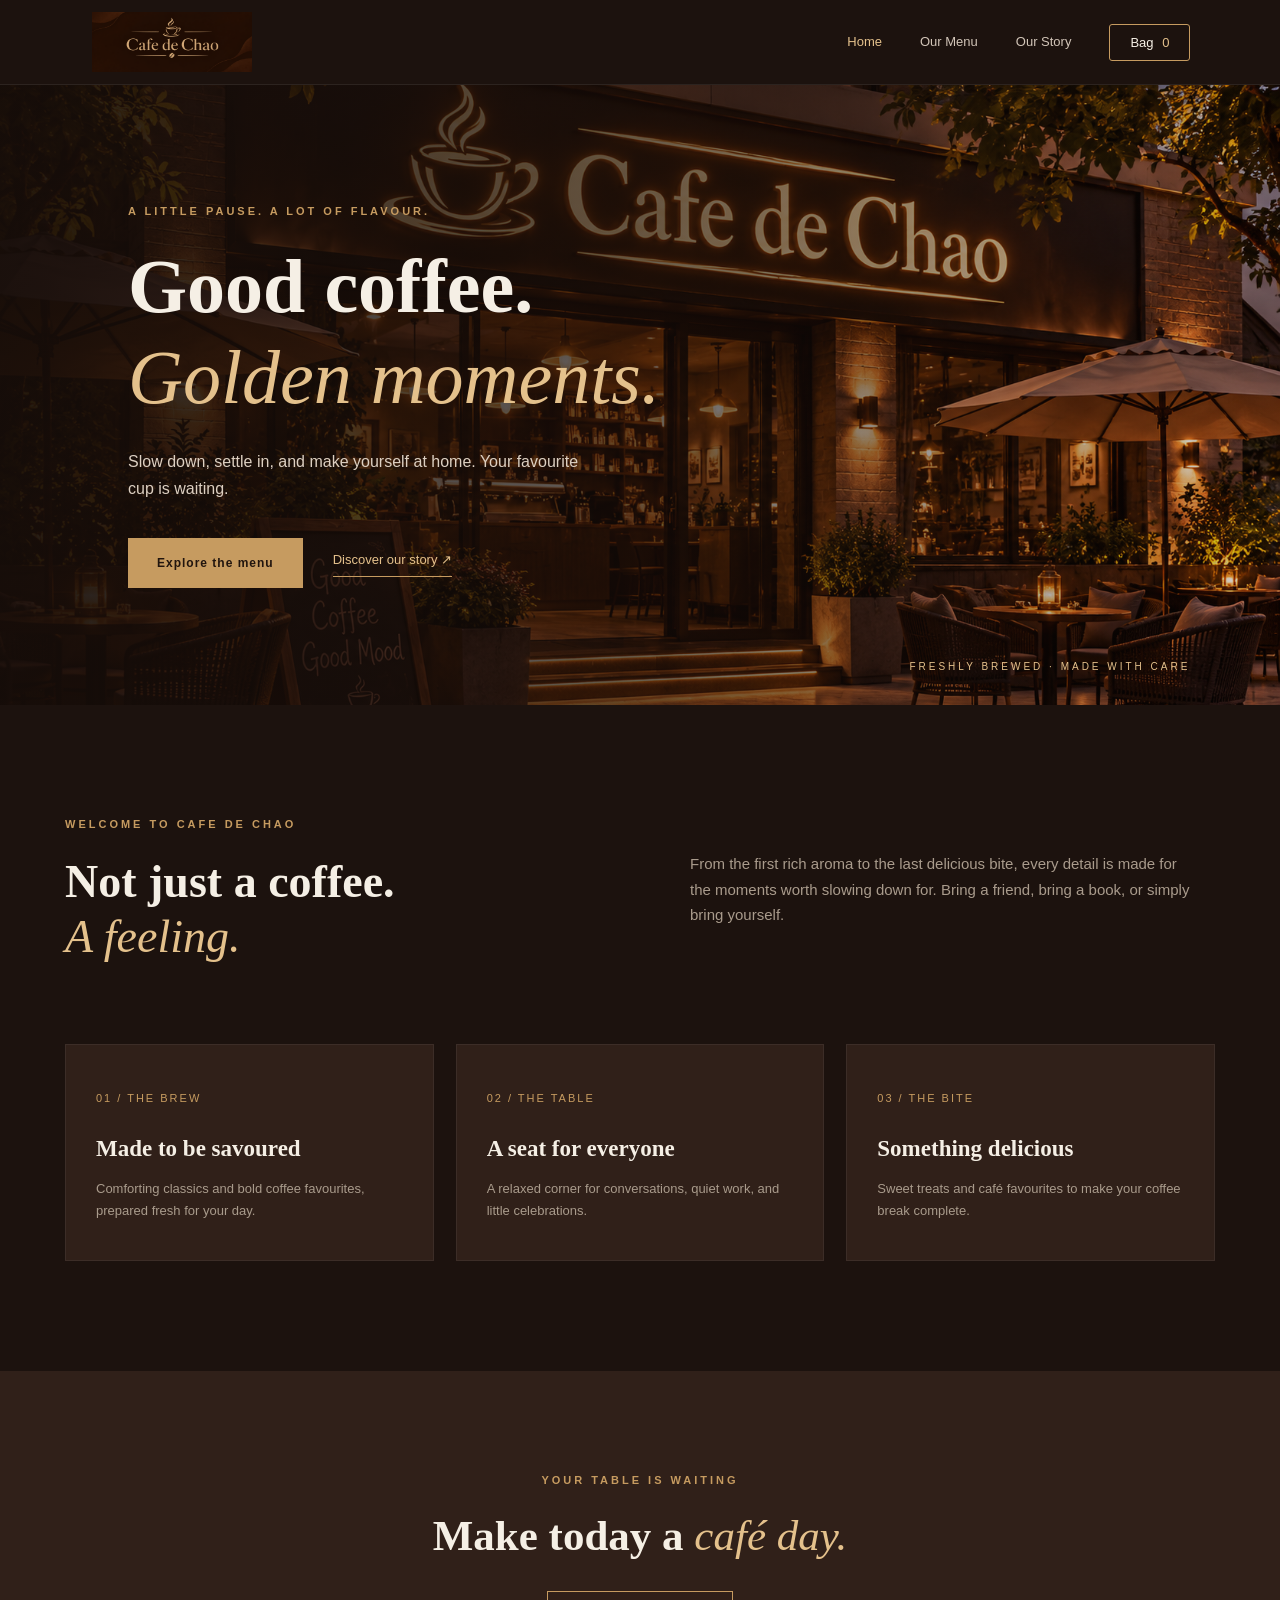
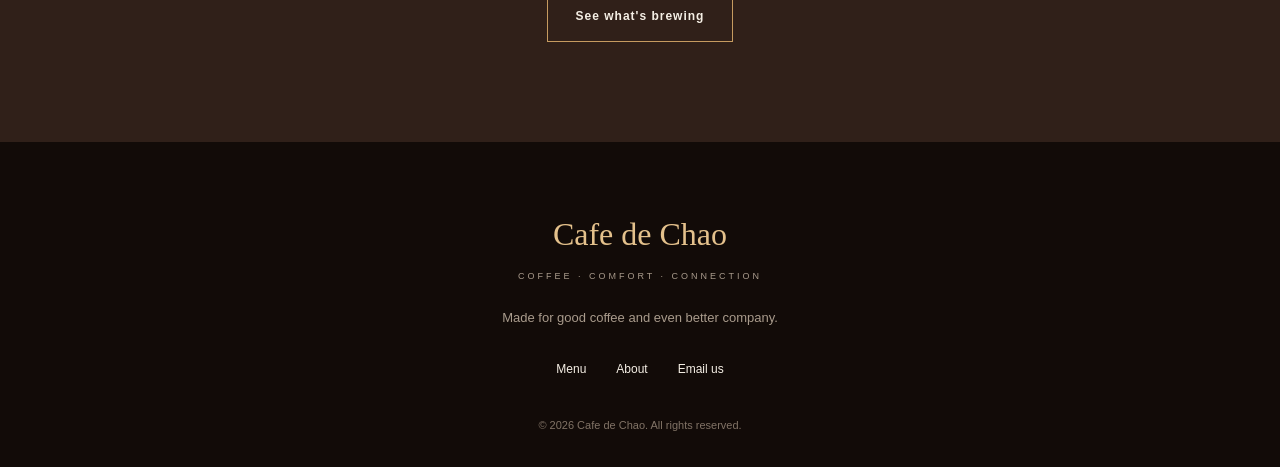
==== commit 556d2cd9: "Update index.html" ====
--- a/index.html
+++ b/index.html
@@ -23,7 +23,7 @@
     <header class="site-header">
 
         <a class="brand" href="index.html">
-            <img src="images/cafe-banner.png" alt="Cafe de Chao logo">
+            <img src="images/Cafe de Chao Luxury Coffee Banner.png" alt="Cafe de Chao logo">
         </a>
 
         <button class="nav-toggle" aria-label="Toggle navigation" aria-expanded="false">
@@ -56,7 +56,7 @@
 
             <img
                 class="hero-photo"
-                src="images/cafe-exterior.png"
+                src="images/Cozy Cafe de Chao at Dusk.png"
                 alt="Cafe de Chao exterior"
             >
 
